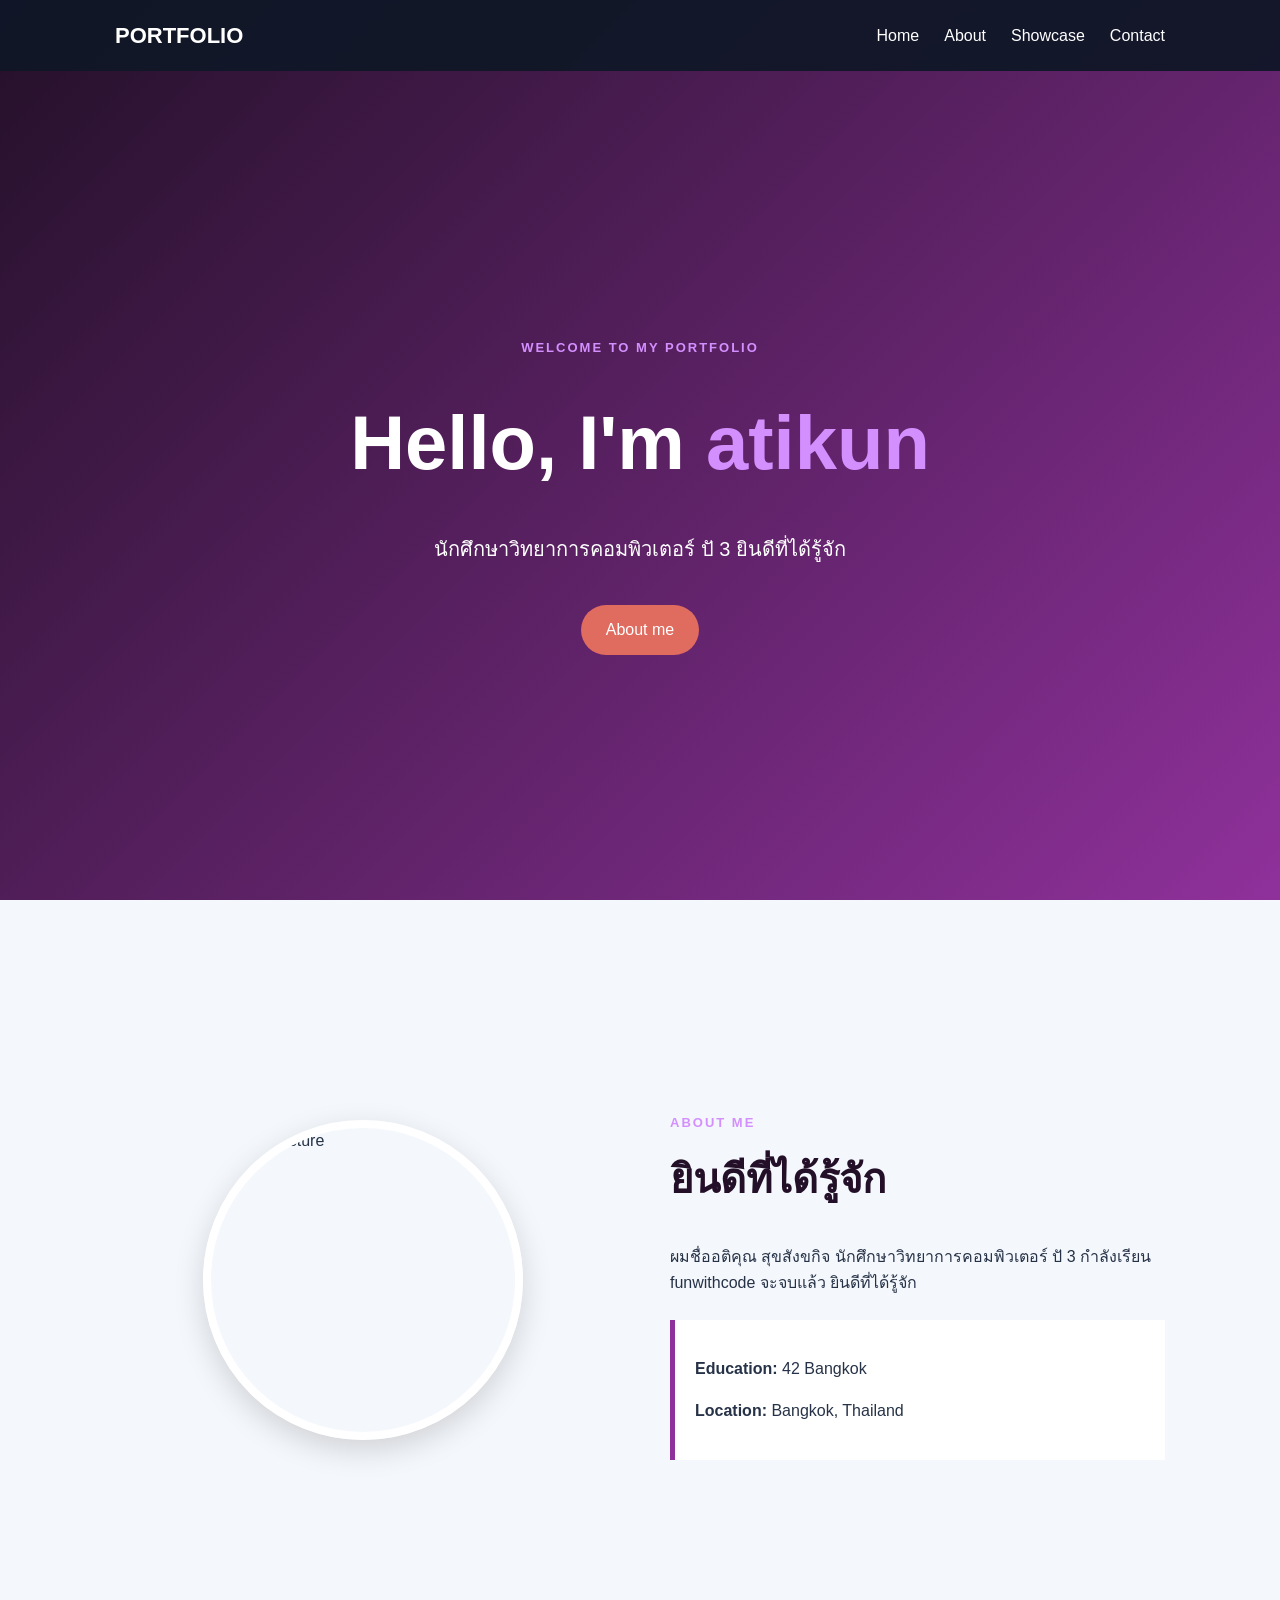
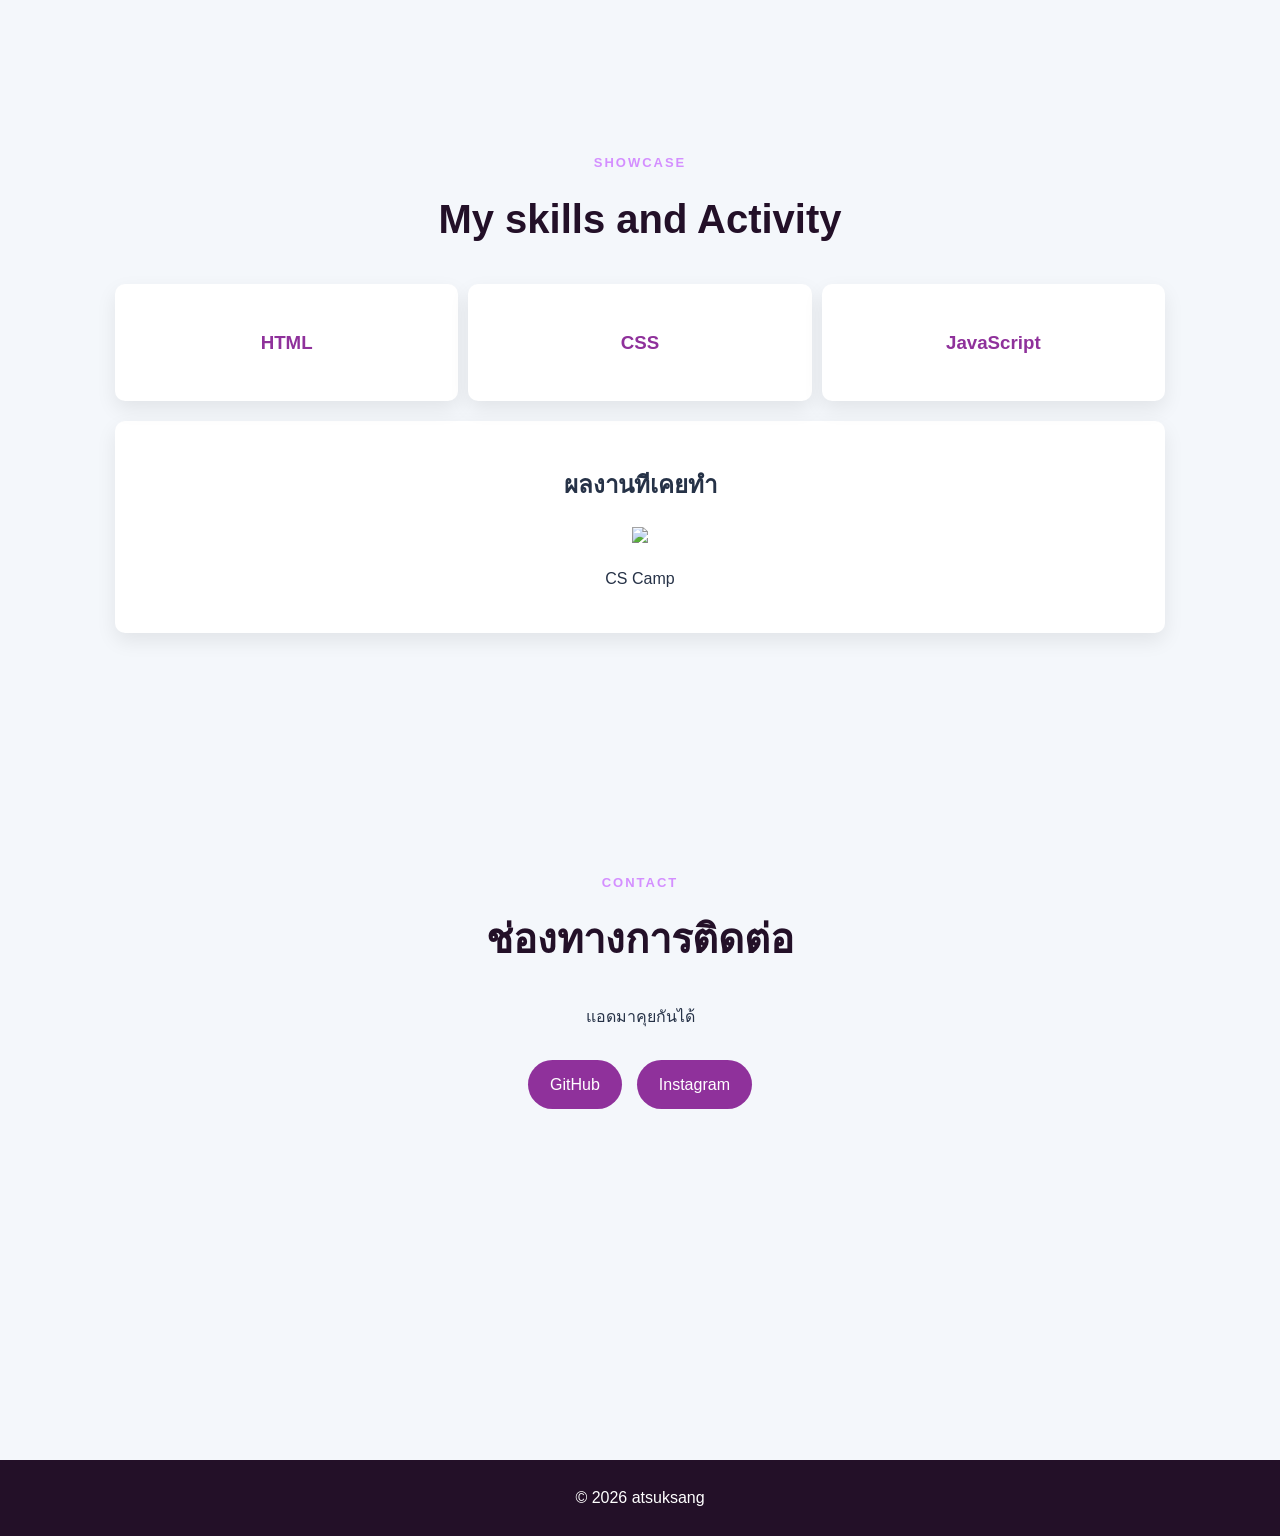
==== rush/Portfolio2.html @ 87048e05 "rush" ====
<!DOCTYPE html>
<html lang="th">
<head>
    <meta charset="UTF-8">
    <meta name="viewport" content="width=device-width, initial-scale=1.0">
    <title>Atsuksang | Portfolio</title>
    <link rel="stylesheet" href="style2.css">
</head>
<body>
    <header class="site-header">
        <nav class="navbar">
        <a class="logo" href="index.html">PORTFOLIO</a>

            <div class="nav-links">
                <a href="#home">Home</a>
                <a href="#about">About</a>
                <a href="#showcase">Showcase</a>
                <a href="#contact">Contact</a>
            </div>
        </nav>
    </header>

    <main>
        <section id="home" class="hero">
            <p class="eyebrow">WELCOME TO MY PORTFOLIO</p>
            <h1>Hello, I'm <span>atikun</span></h1>
            <p class="hero-text">
                นักศึกษาวิทยาการคอมพิวเตอร์ ปั 3 ยินดีที่ได้รู้จัก
            </p>
            <a class="button" href="#about">About me</a>
        </section>

        <section id="about" class="section about">
            <div class="about-image">
                <img src="https://i.pinimg.com/736x/30/2b/98/302b98369bb5808cefbcacb0aedf11c5.jpg" alt="Profile picture">
            </div>

            <div class="about-content">
                <p class="eyebrow">ABOUT ME</p>
                <h2>ยินดีที่ได้รู้จัก</h2>
                <p>
                    ผมชื่ออติคุณ สุขสังขกิจ นักศึกษาวิทยาการคอมพิวเตอร์ ปั 3 กำลังเรียน funwithcode จะจบแล้ว ยินดีที่ได้รู้จัก
                </p>

                <div class="info-box">
                    <p><strong>Education:</strong> 42 Bangkok</p>
                    <p><strong>Location:</strong> Bangkok, Thailand</p>
                </div>
            </div>
        </section>

        <section id="showcase" class="section showcase">
            <p class="eyebrow">SHOWCASE</p>
            <h2>My skills and Activity</h2>

            <div class="cards">
                <article class="card">
                    <h3>HTML</h3>
                </article>

                <article class="card">
                    <h3>CSS</h3>
                </article>

                <article class="card">
                    <h3>JavaScript</h3>
                </article>
            </div>

            <div class="project">
                <h1>ผลงานทีเคยทำ</h1>
                <img src="https://media.discordapp.net/attachments/1299036077893484607/1550083985894543360/IMG_5182.jpg?ex=6aad0bb5&is=6aabba35&hm=07e61f5142f14992272a8e2194e04fda6f9e9700b5eab36b24b75fe3ef4b06d2&=&format=webp&width=1280&height=960" width="500">
                 <p>CS Camp</p>
            </div>
        </section>

        <section id="contact" class="section contact">
            <p class="eyebrow">CONTACT</p>
            <h2>ช่องทางการติดต่อ</h2>
            <p>แอดมาคุยกันได้</p>

            <div class="social-links">
                <a href="https://github.com/goatikun" target="_blank">GitHub</a>
                <a href="https://www.instagram.com/ya._.haaa/" target="_blank">Instagram</a>
            </div>
        </section>
    </main>

    <footer>
        © 2026 atsuksang
    </footer>
</body>
</html>
---- rush/style2.css ----
:root {
    --dark: #231028;
    --purple: #8f319b;
    --light: #f4f7fb;
    --text: #263247;
    --white: #ffffff;
}

* {
    box-sizing: border-box;
    scroll-behavior: smooth;
}

body {
    margin: 0;
    color: var(--text);
    background-color: var(--light);
    font-family: Arial, sans-serif;
    line-height: 1.6;
}

.site-header {
    position: fixed;
    top: 0;
    z-index: 10;
    width: 100%;
    background-color: rgb(16 24 40 / 95%);
}

.navbar {
    max-width: 1100px;
    margin: auto;
    padding: 18px 25px;
    display: flex;
    justify-content: space-between;
    align-items: center;
}

.logo {
    color: var(--white);
    font-size: 22px;
    font-weight: bold;
    text-decoration: none;
}

.nav-links {
    display: flex;
    gap: 25px;
}

.nav-links a {
    color: var(--white);
    text-decoration: none;
}

.nav-links a:hover {
    color: #d48fff;
}

.hero {
    min-height: 100vh;
    padding: 160px 25px 80px;
    display: flex;
    flex-direction: column;
    justify-content: center;
    align-items: center;
    color: var(--white);
    background: linear-gradient(135deg, #231028, #8f319b);
    text-align: center;
}

.hero h1 {
    margin: 10px 0;
    font-size: clamp(40px, 8vw, 76px);
}

.hero h1 span {
    color: #d48fff;
}

.hero-text {
    max-width: 550px;
    font-size: 20px;
}

.eyebrow {
    color: #d48fff;
    font-size: 13px;
    font-weight: bold;
    letter-spacing: 2px;
}

.button {
    margin-top: 20px;
    padding: 12px 25px;
    color: var(--white);
    background-color: #e06b5f;
    border-radius: 25px;
    text-decoration: none;
}

.section {
    max-width: 1100px;
    min-height: 80vh;
    margin: auto;
    padding: 120px 25px 80px;
    scroll-margin-top: 60px;
}

.section h2 {
    margin-top: 0;
    color: var(--dark);
    font-size: 40px;
}

.about {
    display: grid;
    grid-template-columns: 1fr 1fr;
    gap: 60px;
    align-items: center;
}

.about-image img {
    width: 320px;
    height: 320px;
    max-width: 100%;
    display: block;
    margin: auto;
    object-fit: cover;
    border: 8px solid white;
    border-radius: 50%;
    box-shadow: 0 10px 30px rgb(0 0 0 / 15%);
}

.info-box {
    margin-top: 25px;
    padding: 20px;
    background-color: var(--white);
    border-left: 5px solid var(--purple);
}

.showcase {
    text-align: center;
}

.cards {
    display: grid;
    grid-template-columns: repeat(3, 1fr);
    gap: 10px;
    margin-top: 25px;
}

.card,
.project {
    padding: 25px;
    background-color: var(--white);
    border-radius: 10px;
    box-shadow: 0 8px 20px rgb(0 0 0 / 8%);
}

.card h3,
.project h3 {
    color: var(--purple);
}

.project {
    margin-top: 20px;
}

.contact {
    text-align: center;
}

.social-links {
    display: flex;
    justify-content: center;
    gap: 15px;
    flex-wrap: wrap;
    margin-top: 30px;
}

.social-links a {
    padding: 12px 22px;
    color: var(--white);
    background-color: var(--purple);
    border-radius: 25px;
    text-decoration: none;
}

.social-links a:hover {
    background-color: var(--dark);
}

footer {
    padding: 25px;
    color: var(--white);
    background-color: var(--dark);
    text-align: center;
}

@media (max-width: 700px) {
    .navbar {
        flex-direction: column;
        gap: 10px;
    }

    .nav-links {
        gap: 15px;
    }

    .about,
    .cards {
        grid-template-columns: 1fr;
    }

    .section h2 {
        font-size: 32px;
    }
}
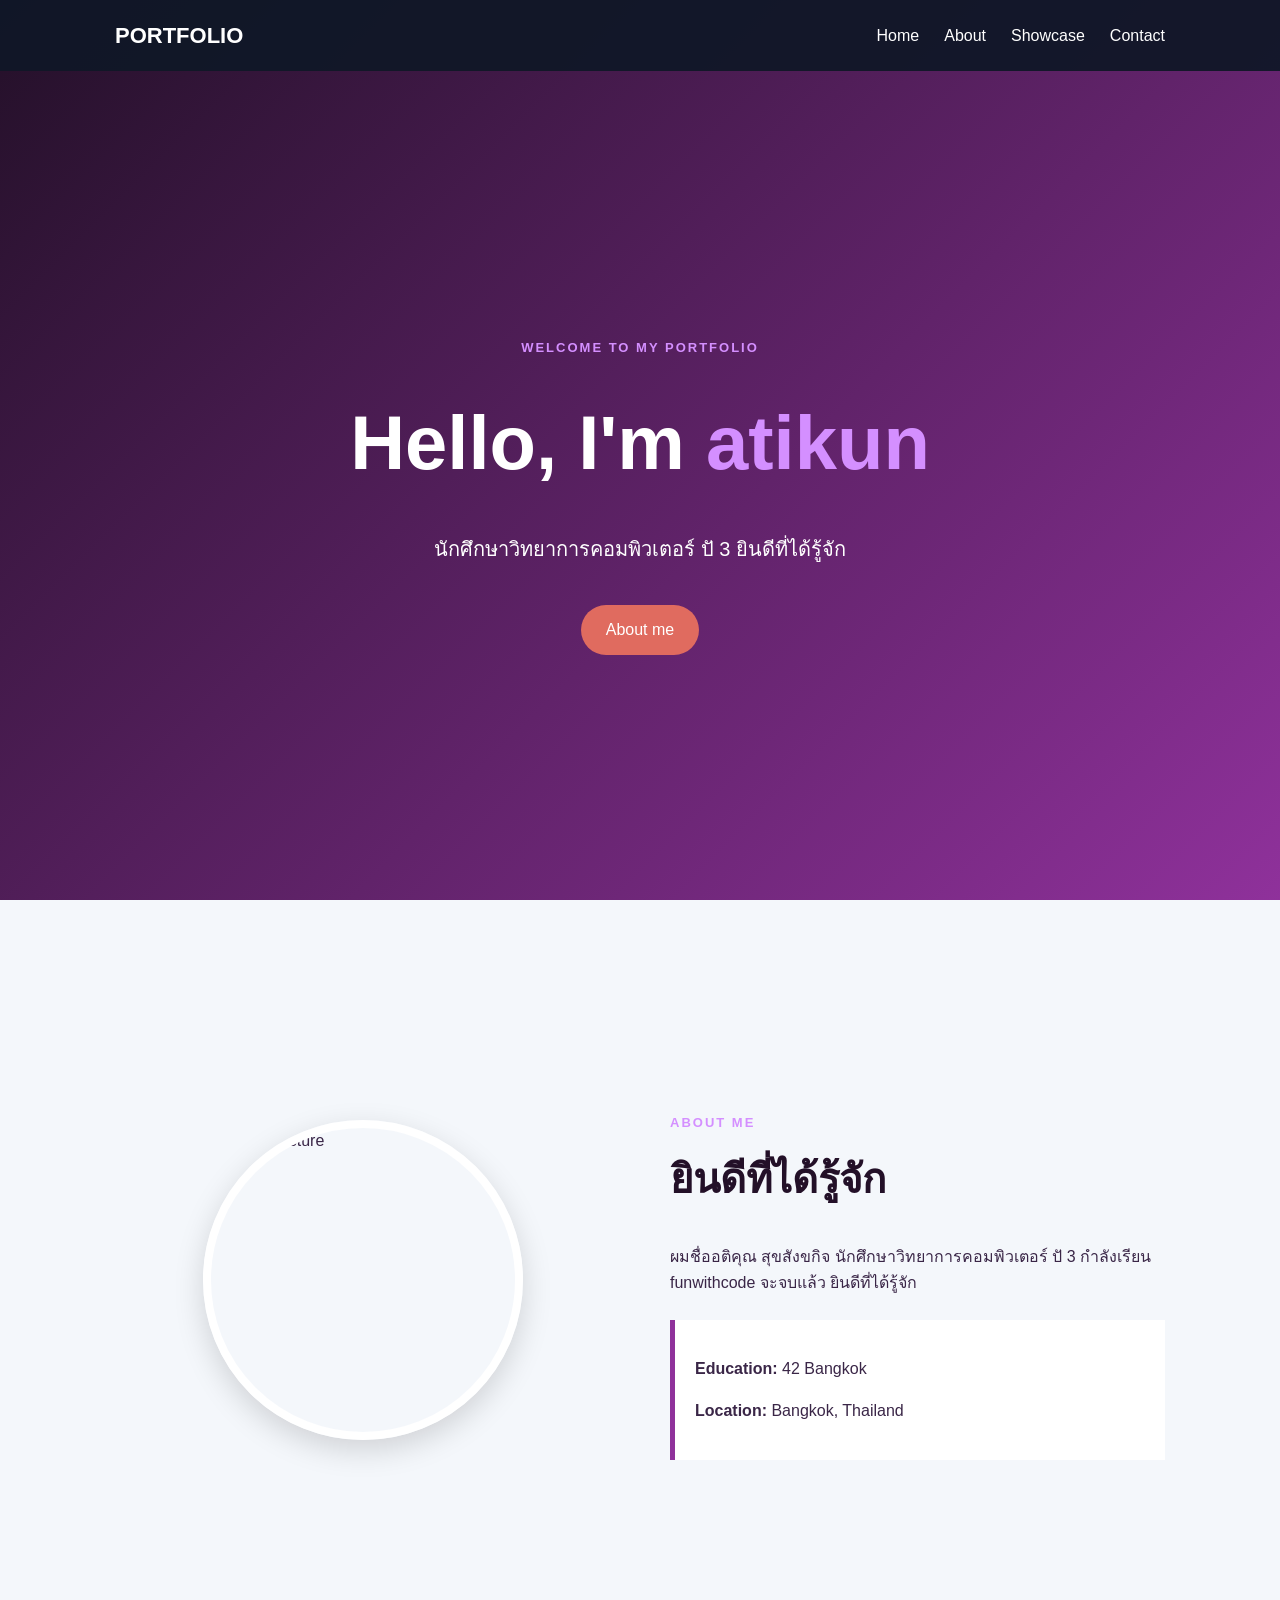
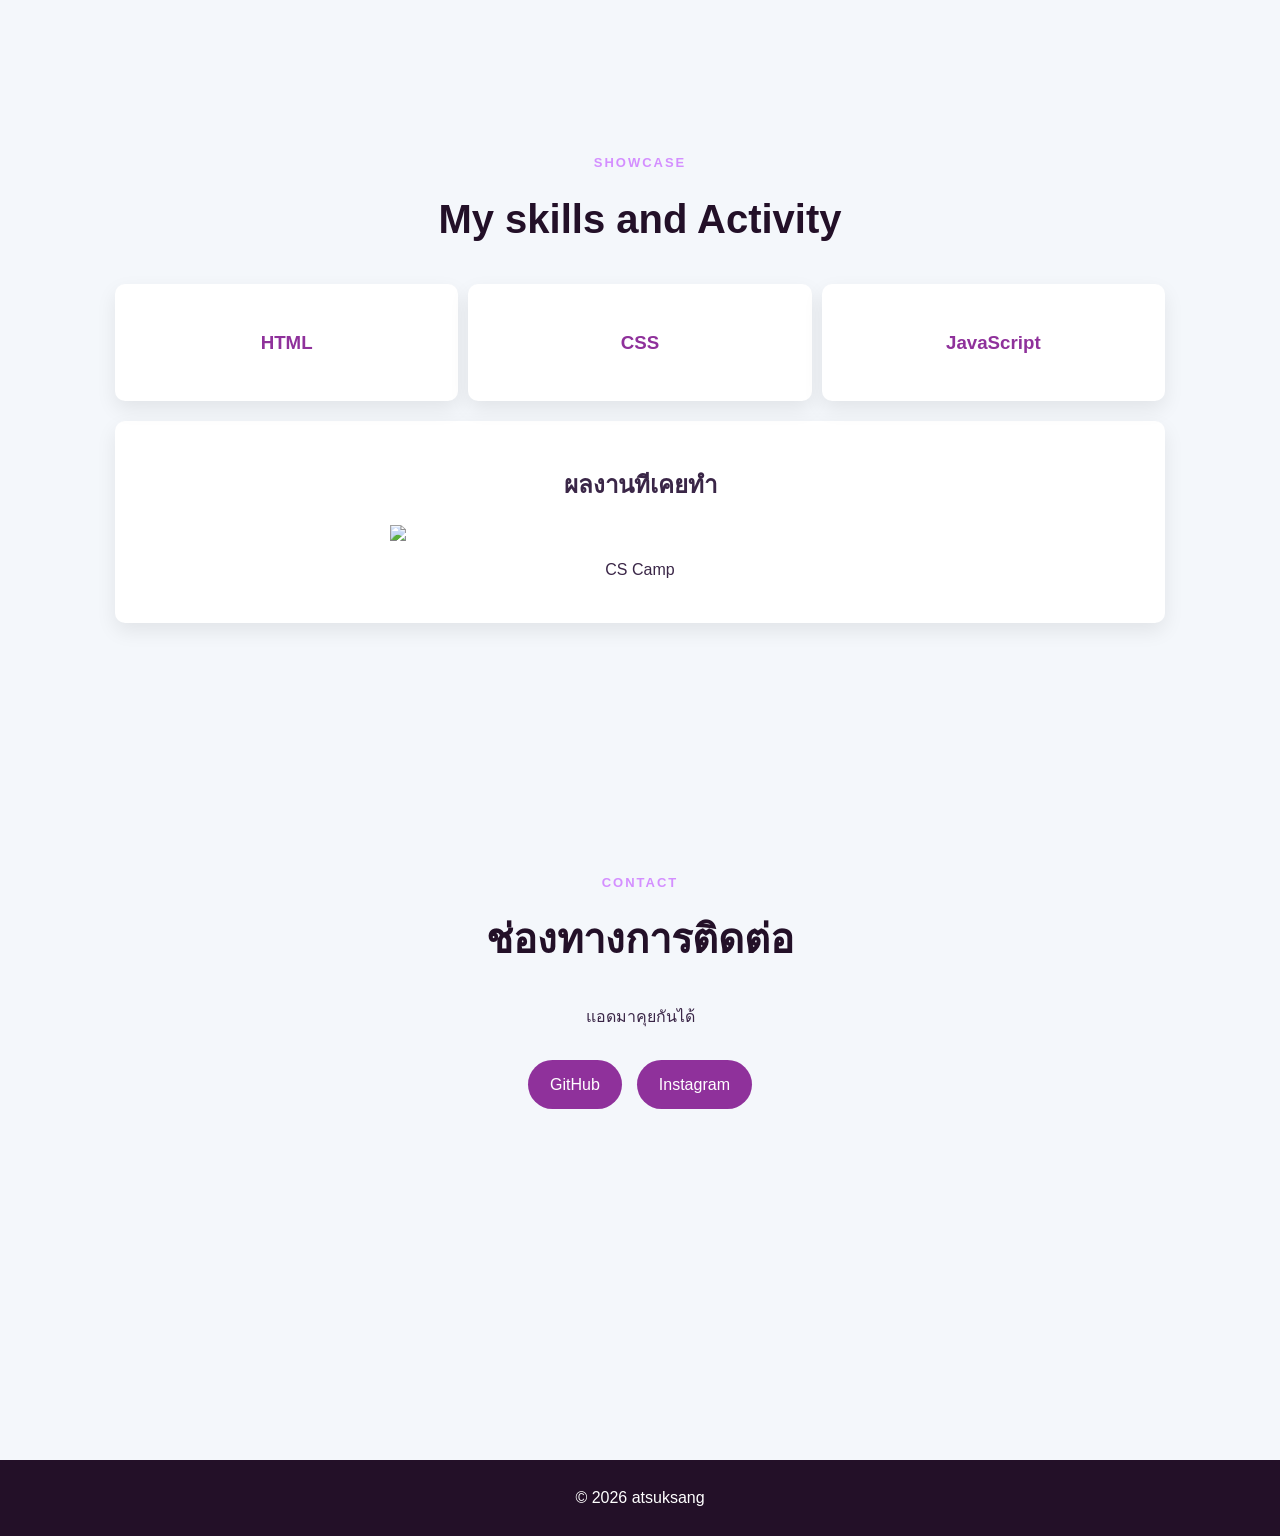
==== commit 38402fb6: "." ====
--- a/rush/Portfolio2.html
+++ b/rush/Portfolio2.html
@@ -69,8 +69,10 @@
 
             <div class="project">
                 <h1>ผลงานทีเคยทำ</h1>
-                <img src="https://media.discordapp.net/attachments/1299036077893484607/1550083985894543360/IMG_5182.jpg?ex=6aad0bb5&is=6aabba35&hm=07e61f5142f14992272a8e2194e04fda6f9e9700b5eab36b24b75fe3ef4b06d2&=&format=webp&width=1280&height=960" width="500">
-                 <p>CS Camp</p>
+                
+                
+                <img class="project-image" src="https://media.discordapp.net/attachments/1299036077893484607/1550083985894543360/IMG_5182.jpg?ex=6aad0bb5&is=6aabba35&hm=07e61f5142f14992272a8e2194e04fda6f9e9700b5eab36b24b75fe3ef4b06d2&=&format=webp&width=1280&height=960" width="500">
+                <p>CS Camp</p>
             </div>
         </section>
 
--- a/rush/style2.css
+++ b/rush/style2.css
@@ -2,7 +2,7 @@
     --dark: #231028;
     --purple: #8f319b;
     --light: #f4f7fb;
-    --text: #263247;
+    --text: #3a2647;
     --white: #ffffff;
 }
 
@@ -166,6 +166,13 @@
 .project {
     margin-top: 20px;
 }
+.project-image {
+    display: block;
+    width: 100%;
+    max-width: 500px;
+    height: auto;
+    margin: 0 auto;
+}
 
 .contact {
     text-align: center;
